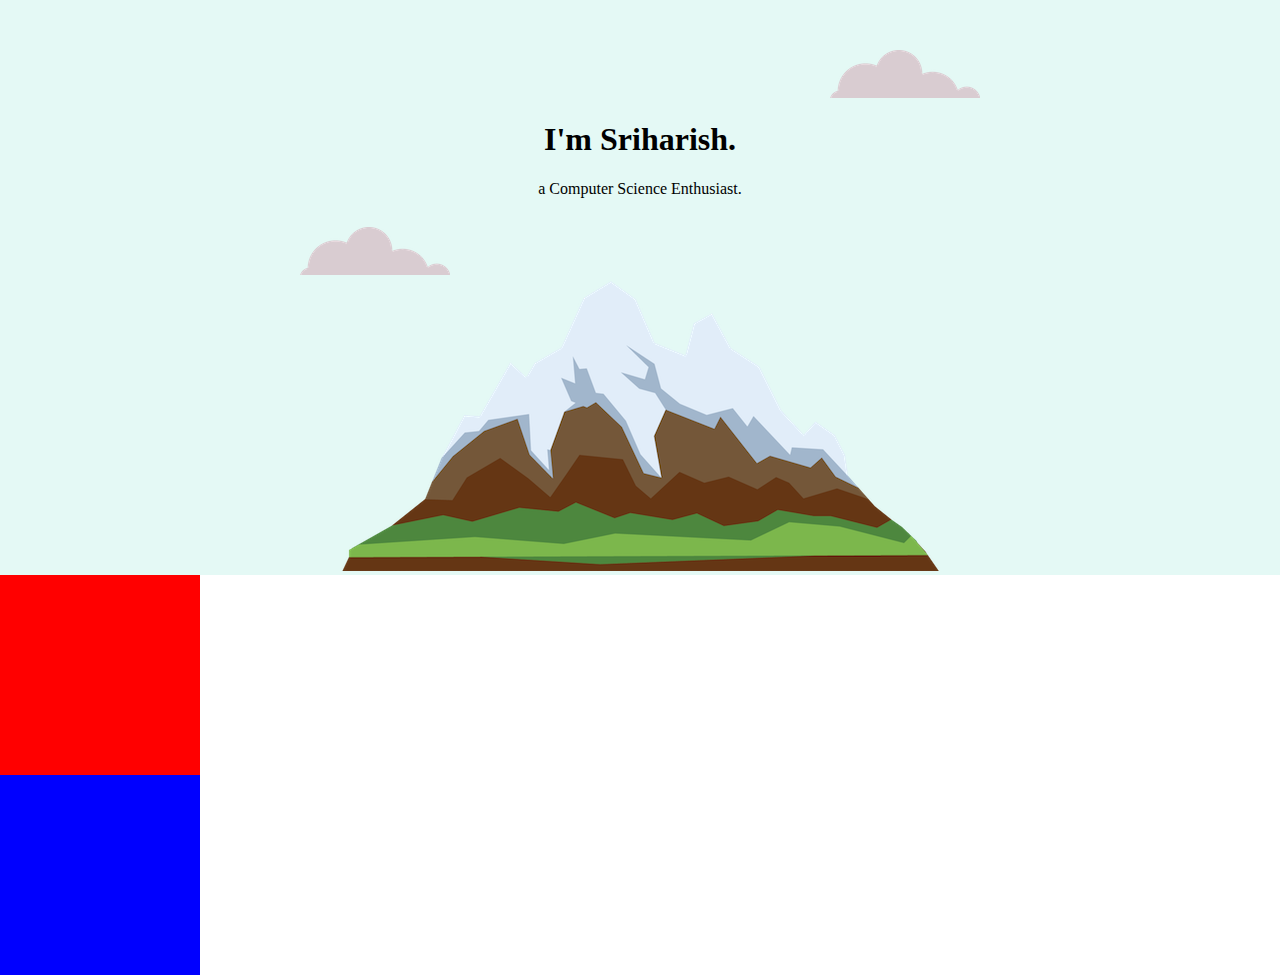
==== CSS- My_Site/index.html @ 6c312414 "first commit" ====
<!DOCTYPE html>
<html lang="en">
<head>
    <meta charset="UTF-8">
    <meta name="viewport" content="width=device-width, initial-scale=1.0">
    <title>R Sriharish</title>
    <link rel="stylesheet" href="css/styles.css">
    <link rel="icon" href="favicon.ico">
    <link href="https://fonts.googleapis.com/css2?family=Merriweather:ital,wght@0,300;0,400;0,700;0,900;1,300;1,400;1,700;1,900&family=Montserrat:ital,wght@0,100;0,200;0,300;0,400;0,500;0,600;0,700;0,800;0,900;1,100;1,200;1,300;1,400;1,500;1,600;1,700;1,800;1,900&family=Sacramento&display=swap" rel="stylesheet">
</head>
<body>
    <!-- <div> is used to divide the webpage content into separate containers so that the layout of each box is changed-->
    <div class="top-container">
        <img class="top-cloud" src="images/cloud.png" alt="cloud_img">
        <h1>I'm Sriharish.</h1>
        <p>a Computer Science Enthusiast.</p>
        <img class="bottom-cloud" src="images/cloud.png" alt="cloud_img">
        <img src="images/mountain.png" alt="mountain_img">
    </div>

    <div class="middle-container">
    </div>

    <div class="bottom-container">
    </div>
    
</body>
</html>
---- CSS- My_Site/css/styles.css ----
/*A favicon is a favourite icon present in the title of the browser tab. Earlier the icon used to show up only if a person had "favourited" the webpage. Today irrespective the icon can be seen. 
go to favicon.cc and make your favourite icon*/
/* By default certain html elements will have default attribute values given by the browser. the css files overrides the browser defaults
For eg. <body> has a margin of 8px, to remove that set margin explicitly to 0% or 0px*/

/***************************CSS display property*************************/

/*CSS has a property called display property. This property has 4 different values - block, inline, inline-block,none
block- the html element takes the entire width of the page. eg <h1-h6> , <p>,<div>,list and list items <li><ol><ul>, <form>by default are block display
inline- the html element takes the height and width that is required and not entire page width. Other html elements can appear in the same line. <span> is an inline display element which can be used to create a different layout for a group of letters or words in a <p> element. other eg. <img> <a>. The problem with inline elements is the width of the element cannot be defined explicitly
To make a block element as in line use "display:inline;" in style definition of that block element
inline-block - the html element is inline and at the same time the width can be adjusted explicitly. By default, images are inline-block.
none - the html element is not displayed. Appears as though that element never existed but is present in code. Useful when creating a quiz and want to hide answers. a property "visibility:hidden;" is similar but the difference is here the element cannot be seen but the space occupied by that element remains unlike display:none where even the space occupied is removed.*/

/*Position of elements on screen are determined by the box model, the size of the margins, the borders, width and height of actual element, whether its display block,inline or none etc. */

/***************************CSS Positioning***************************/

/* HTML elements already have a set of predefined rules on how it should be displayed on the website even without any css
1)in case of DEFAULT or predefined rules, the dimensions is based on content in the case of inline display and in block elements the height is dependent on content
2) Order of elements on screen come from the order in HTML code
3) Children sit on top of parents => if <h1> in <div> it appears the <h1> is closer to viewer and away from screen giving rise to z-index i.e z-axis. if <div> having background colour as red is on top of <h1> then <h1> would not be seen. if <span> is in <h1> then that sits on top of <h1>
These are the default ways in which html elements are rendered without any css.*/

/*Positioning elements using the CSS property, position
static - all html elements are static by default => go with the html rules. Basically how it will look if position property is not changed
relative - position the element that is selected relative to how it would have been positioned had it been static. eg. if an image is in static position, then img { position:relative; left:30px;} would mean keep a space of 30px between the old left edge of image and the new left edge. Basically adding a margin relative to where the element should have been
There is 4 of the coordinate property i.e left,right,top,bottom. e.g if top:50px; then the image is moved downwards by 50px;
Remember that when you move an element that has relative positioning, it doesn't affect the position of anything else on the screen, 
absolute - adding a margin to it's parent element. e.g div { position:relative;} img { position:absolute; right:30px; } here div is the parent element. so the image will be 30px to the left of the div margin. instead of 30px to the left of its previous position. Absolute positioning affects the flow of other html elements around it unlike relative which doesn't affect other html elements positions.
fixed - the html element continues to stay on the page even while scrolling. e.g a nav bar or a side bar can be fixed as user scrolls
*/

/***************************CSS Font Styling***************************/

/*There are major font families 1) Serif - Default font-family and serif has little feet e.g 'I'. The default font is Times font 2)Sans-Serif - has no feet e.g i would be like'|'. The default font is Arial 3)Monospace - each of the characters take the same amount of width. Usually used in coding. 4)Fantasy - Not used much 5)Cursive - Not used much*/

body {
    margin: 0%;
    /*Text-align center will center all the block and inline html child elements. However if width is explicitly set in one of the child elements which is a block then that element will no longer be centered*/
    text-align: center;
    /*All the elements within the body will have the verdana font. If the browser or the OS doesn't have this font then the website will be displayed in the default sans-serif font
    To prevent the issue of browser not rendering a particular font, there are a list of set of web safe fonts that can be used where almost all browsers can render correctly. Actually no font is 100% safe as everyone doesn't have that particular font installed
    Fallback is basically going to a more general font if the specific one is not available. If verdana is not available then fallback to sans-serif.
    If the web developer wants all users to see the spl. font irrespective of whether the users have that font preinstalled or not then use font embeddings.
    Go to google fonts and search for the font family, 
    font-family: Verdana, sans-serif;
}

h1 {
    margin-top: 0%;
    /*Here <h1> will not be aligned to the center as width is explicitly set, set the top and bottom margin to 0 and left and right to auto which is based on content width and is horizontally centered
    width:10%;
    margin: 0 auto 0 auto; top right bottom left, if only 2 values specified then top and bottom is 1st value, right and left is 2nd value*/
}

.top-container {
    background-color: #E4F9F5;
    padding-top: 100px;
    /*the top-container is a parent to the top-cloud, bottom-cloud class. To move the clouds based on the top-container, make top-container as relative.*/
    position:relative;
}

.top-cloud {
    /*The top-cloud will move relative to the top-container*/
    position: absolute;
    right: 300px;
    top:50px;
}

.bottom-cloud {
    position: absolute;
    left:300px;
    bottom: 300px;
}
.middle-container {
    background-color: red;
    height: 200px;
    width: 200px;
}

.bottom-container {
    background-color: blue;
    height: 200px;
    width: 200px;
}
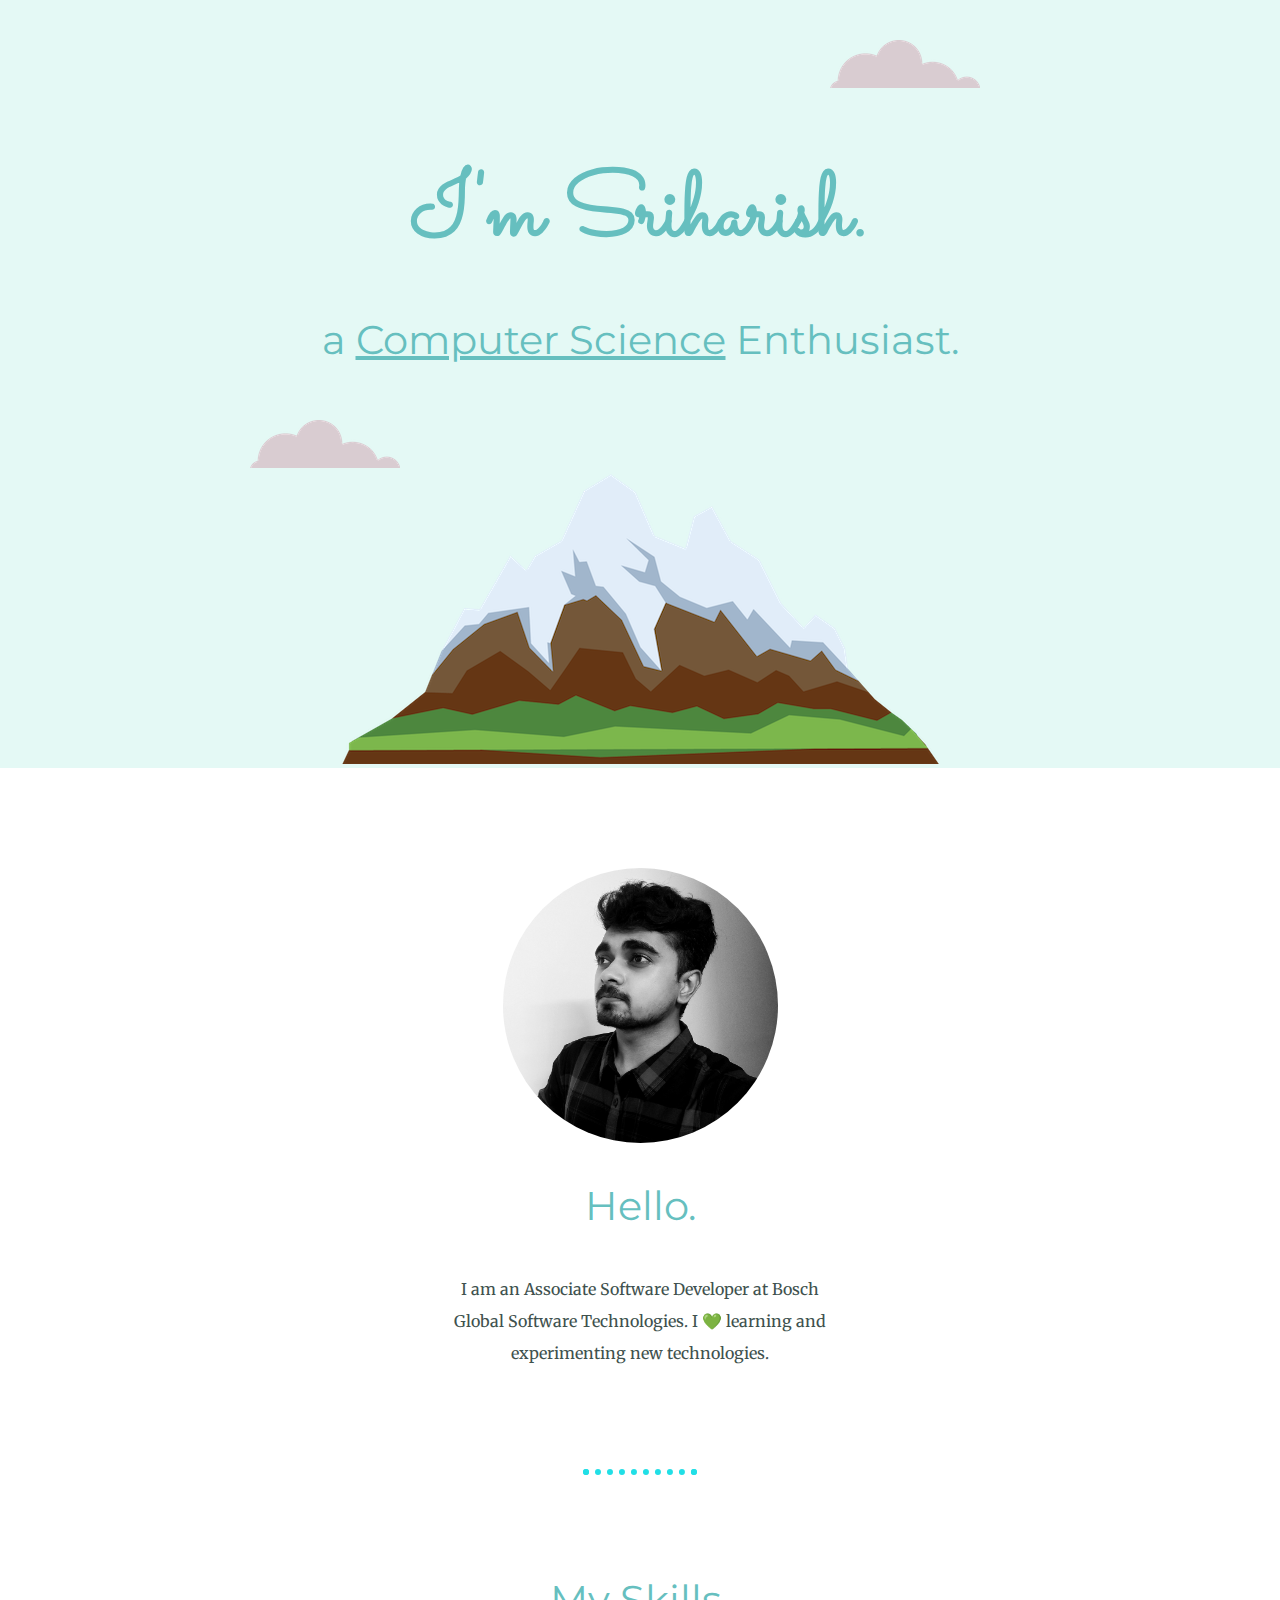
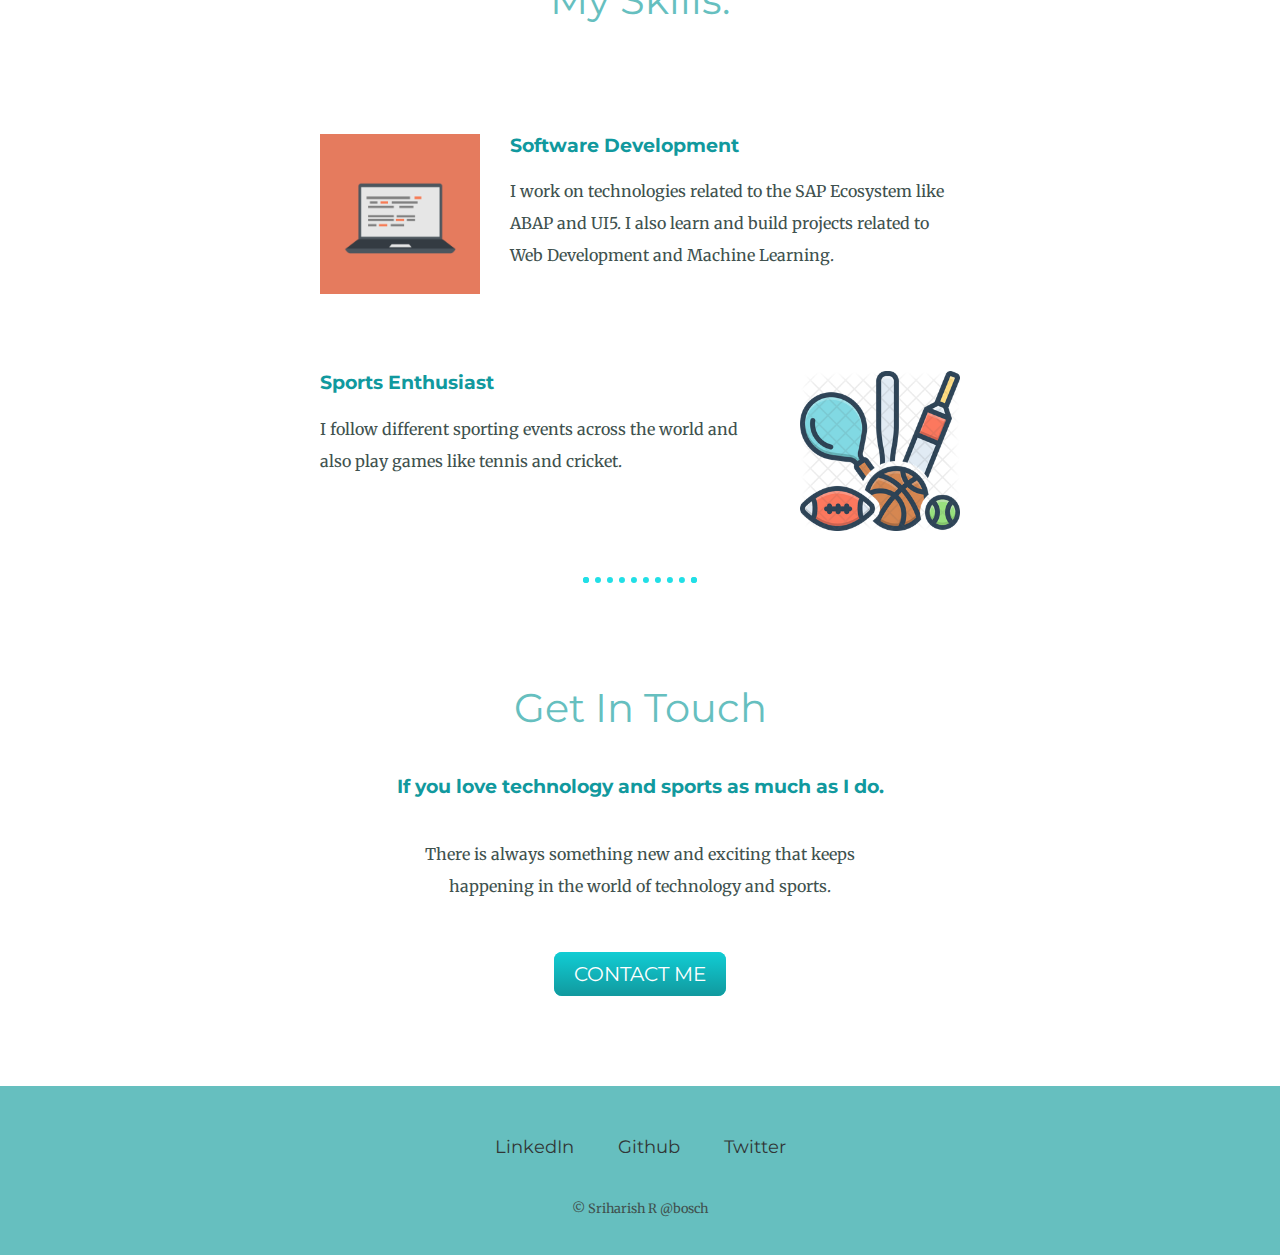
==== commit b033d931: "CSS changes" ====
--- a/CSS- My_Site/index.html
+++ b/CSS- My_Site/index.html
@@ -6,23 +6,56 @@
     <title>R Sriharish</title>
     <link rel="stylesheet" href="css/styles.css">
     <link rel="icon" href="favicon.ico">
-    <link href="https://fonts.googleapis.com/css2?family=Merriweather:ital,wght@0,300;0,400;0,700;0,900;1,300;1,400;1,700;1,900&family=Montserrat:ital,wght@0,100;0,200;0,300;0,400;0,500;0,600;0,700;0,800;0,900;1,100;1,200;1,300;1,400;1,500;1,600;1,700;1,800;1,900&family=Sacramento&display=swap" rel="stylesheet">
+    <link rel="preconnect" href="https://fonts.googleapis.com"><link rel="preconnect" href="https://fonts.gstatic.com" crossorigin><link href="https://fonts.googleapis.com/css2?family=Merriweather&family=Montserrat&family=Sacramento&display=swap" rel="stylesheet">
 </head>
 <body>
-    <!-- <div> is used to divide the webpage content into separate containers so that the layout of each box is changed-->
+    <!-- <div> is used to divide the webpage content into separate containers so that the layout of each box is changed. To notice any changes <div> has to be combined with css.
+        Here the images, heading and paragraph element are grouped together in a single division. So the styles applied to the <div> class will be applicable for all these elements
+        Originally, the height of the <div> element is 0px but if any elements/tags are under the <div> elements, it's height increases.-->
     <div class="top-container">
         <img class="top-cloud" src="images/cloud.png" alt="cloud_img">
         <h1>I'm Sriharish.</h1>
-        <p>a Computer Science Enthusiast.</p>
+        <h2>a <span class="compscience">Computer Science</span> Enthusiast.</h2>
         <img class="bottom-cloud" src="images/cloud.png" alt="cloud_img">
         <img src="images/mountain.png" alt="mountain_img">
     </div>
 
     <div class="middle-container">
-    </div>
-
-    <div class="bottom-container">
-    </div>
+        <div class="profile">
+          <img class="pic" src="images/sriharish_pic.jpg" alt="Sriharish Profile Picture">
+          <h2>Hello.</h2>
+          <p class="intro">I am an Associate Software Developer at Bosch Global Software Technologies. I 💚 learning and experimenting new technologies.</p>
+        </div>
+        <hr>
+        <div class="skills">
+          <h2>My Skills.</h2>
+          <div class="skill-row">
+            <img class="softdev" src="images/computer.png" alt="Software Development Skill">
+            <h3>Software Development</h3>
+            <p>I work on technologies related to the SAP Ecosystem like ABAP and UI5. I also learn and build projects related to Web Development and Machine Learning. </p>
+          </div>
+          <div class="skill-row">
+            <img class="sports" src="images/sports.png" alt="Sports Skill">
+            <h3>Sports Enthusiast</h3>
+            <p>I follow different sporting events across the world and also play games like tennis and cricket.</p>
+          </div>
+        </div>
+        <hr>
+        <div class="contact-me">
+          <h2>Get In Touch</h2>
+          <h3>If you love technology and sports as much as I do.</h3>
+          <p class="contactmsg">There is always something new and exciting that keeps happening in the world of technology and sports.</p>
+          <a class="btn" href="mailto:rsriharish608@gmail.com">CONTACT ME</a>
+        </div>
+      </div>
+      
+      
+      <div class="bottom-container">
+        <a class="footer-link" href="https://www.linkedin.com/in/sriharish-r">LinkedIn</a>
+        <a class="footer-link" href="https://github.com/Sriharish0604">Github</a>
+        <a class="footer-link" href="">Twitter</a>
+        <p class="copyright">© Sriharish R @bosch</p>
+      </div>
     
 </body>
 </html>--- a/CSS- My_Site/css/styles.css
+++ b/CSS- My_Site/css/styles.css
@@ -1,34 +1,125 @@
 /*A favicon is a favourite icon present in the title of the browser tab. Earlier the icon used to show up only if a person had "favourited" the webpage. Today irrespective the icon can be seen. 
-go to favicon.cc and make your favourite icon*/
+go to favicon.cc and make your favourite icon.
+In the index.html file add this line so that the favicon is linked and will be visible when the page is loaded.  <link rel="icon" href="favicon.ico"> 
+*/
+
 /* By default certain html elements will have default attribute values given by the browser. the css files overrides the browser defaults
-For eg. <body> has a margin of 8px, to remove that set margin explicitly to 0% or 0px*/
-
-/***************************CSS display property*************************/
+For eg. <body> has a margin of 8px, to remove that set margin explicitly to 0% or 0px
+body {
+    margin:0; /*This will override the default margin values added by the browser. On all four sides the margin is set to 0.
+    }
+However if there is <h1> inside a <div>, making top margin 0 for the entire <body> wont push the <h1> up because it has it's own defaults too. So margin for <h1> also needs to be changed to 0.
+*/
+
+/**************************CSS Box Model*********************************/
+/*Every element is represented as a box in HTML. for example if image width = 100% then the box surrounding the image becomes a picture with 100% width thereby scaling the image in the process.
+Other boxes get pushed based on the specifications. so height: and width: can be taken care. 
+Border:- border:solid will not reduce the size of the block instead if block size = 300px X 300px and if border-width =50px then that new block size is 400px X 400px.
+Padding:- Gives space between text and a element. These increase the size of the box.
+Margin:- Is a buffer space between the current element and any other element on the screen. 
+Any time a HTML element is inspected using Chrome developer tools the box model is always shown.
+
+
+
+/***************************CSS Display property*************************/
 
 /*CSS has a property called display property. This property has 4 different values - block, inline, inline-block,none
-block- the html element takes the entire width of the page. eg <h1-h6> , <p>,<div>,list and list items <li><ol><ul>, <form>by default are block display
-inline- the html element takes the height and width that is required and not entire page width. Other html elements can appear in the same line. <span> is an inline display element which can be used to create a different layout for a group of letters or words in a <p> element. other eg. <img> <a>. The problem with inline elements is the width of the element cannot be defined explicitly
-To make a block element as in line use "display:inline;" in style definition of that block element
+block- the html element takes the entire width of the page. eg <h1-h6> , <p>,<div>,list and list items <li><ol><ul>, <form> by default are block display
+
+inline- the html element takes the height and width that is required and not entire page width. Other html elements can appear in the same line. <span> is an inline display element which can be used to create a different layout for a group of letters or words in a <p> element. 
+eg. <p> a <span class="class1">pro</span>grammer</p>, here class can be defined in css to underline the word "pro". 
+other eg. of inline elements are <img> <a>. The problem with inline elements is the width of the element cannot be defined explicitly like how it can be specified for block elements.
+To make a block element as inline use "display:inline;" in style definition of that block element. Then the width cannot be changed as it has become inline type of display. And multiple elements will be on the same line.
+Similarly, to make an inline element as block element use "display:block;" in style definition of that inline element. Then the width can be changed as it has become block type of display but each of these elements will be in a new line
+
 inline-block - the html element is inline and at the same time the width can be adjusted explicitly. By default, images are inline-block.
-none - the html element is not displayed. Appears as though that element never existed but is present in code. Useful when creating a quiz and want to hide answers. a property "visibility:hidden;" is similar but the difference is here the element cannot be seen but the space occupied by that element remains unlike display:none where even the space occupied is removed.*/
+
+none - the html element is not displayed. Appears as though that element never existed but is present in code. Useful when creating a quiz and want to hide answers. a property "visibility:hidden;" is similar but the difference is incase of visibility the element cannot be seen but the space occupied by that element remains unlike display:none where even the space occupied is removed.*/
 
 /*Position of elements on screen are determined by the box model, the size of the margins, the borders, width and height of actual element, whether its display block,inline or none etc. */
 
 /***************************CSS Positioning***************************/
 
 /* HTML elements already have a set of predefined rules on how it should be displayed on the website even without any css
-1)in case of DEFAULT or predefined rules, the dimensions is based on content in the case of inline display and in block elements the height is dependent on content
+1)in case of DEFAULT or predefined rules, the dimensions is based on content in the case of inline display width is based on content and in block element as well as inline the height is dependent on content
 2) Order of elements on screen come from the order in HTML code
-3) Children sit on top of parents => if <h1> in <div> it appears the <h1> is closer to viewer and away from screen giving rise to z-index i.e z-axis. if <div> having background colour as red is on top of <h1> then <h1> would not be seen. if <span> is in <h1> then that sits on top of <h1>
+3) Children sit on top of parents => if there is <h1> in <div>, it appears that the <h1> is closer to viewer and away from screen giving rise to z-index i.e z-axis. if <div> having background colour as red is on top of <h1> then <h1> would not be seen. if <span> is in <h1> then that sits on top of <h1>
 These are the default ways in which html elements are rendered without any css.*/
 
 /*Positioning elements using the CSS property, position
 static - all html elements are static by default => go with the html rules. Basically how it will look if position property is not changed
+
 relative - position the element that is selected relative to how it would have been positioned had it been static. eg. if an image is in static position, then img { position:relative; left:30px;} would mean keep a space of 30px between the old left edge of image and the new left edge. Basically adding a margin relative to where the element should have been
 There is 4 of the coordinate property i.e left,right,top,bottom. e.g if top:50px; then the image is moved downwards by 50px;
 Remember that when you move an element that has relative positioning, it doesn't affect the position of anything else on the screen, 
-absolute - adding a margin to it's parent element. e.g div { position:relative;} img { position:absolute; right:30px; } here div is the parent element. so the image will be 30px to the left of the div margin. instead of 30px to the left of its previous position. Absolute positioning affects the flow of other html elements around it unlike relative which doesn't affect other html elements positions.
+If there is a element with red background of width and height = 100px, the position is relative and right:200px, the square can no longer be seen. This is because from the original right edge of the element the element moved 200px to the left with the new right edge 200 px to the left of the old edge.
+
+As a challenge have 3 classes red,blue and yellow which holds elements of height and width = 100px, arrange them such that the 3 elements appear in the same line. For this make display:inline-block.
+To change the color order as blue, yellow red change the relative positioning. 
+.red{
+    background-color:red;
+    display: inline-block;
+    height:100px;
+    width:100px;
+    position: relative;
+    left:200px;
+    }
+.blue{
+    background-color:blue;
+    display: inline-block;
+    height:100px;
+    width:100px;
+    position: relative;
+    right:200px;
+    }
+.yellow{
+    background-color:yellow;
+    display: inline-block;
+    height:100px;
+    width:100px;
+    position: relative;
+    right:200px;
+    }
+
+absolute - adding a margin to it's parent element. e.g div { position:relative;} img { position:absolute; right:30px; } here div is the parent element. so the image will be 30px to the left from the right div margin. instead of 30px to the left of its previous position. Absolute positioning affects the flow of other html elements around it unlike relative which doesn't affect other html elements positions.
+
+eg. to stack the same elements as above but diagonally, first remove the default margins for the body which is the parent element.
+
+body {
+    margin:0;
+     }
+
+.red{
+    background-color:red;
+    display: inline-block;
+    height:100px;
+    width:100px;
+    position: absolute;
+    }
+.blue{
+    background-color:blue;
+    display: inline-block;
+    height:100px;
+    width:100px;
+    position: absolute;
+    top:100px; /*move 100px down from the margin of the body(parent) unlike relative which is 100px down from the top margin of the element itself.
+    left:100px;
+    }
+.yellow{
+    background-color:yellow;
+    display: inline-block;
+    height:100px;
+    width:100px;
+    position: absolute;
+    top:200px;
+    left:200px;
+    }
+Using absolute positioning is slightly easier to use. 
+Imagine a case where there is a div container and the red element is within this container. If the div container is relatively positioned and red element is absolutely postioned then the red element position is absolute with respect to the margins of the div container instead of the body
+
 fixed - the html element continues to stay on the page even while scrolling. e.g a nav bar or a side bar can be fixed as user scrolls
+
+The position property by itself has no meaning. It's the coordinates like top, left,right and bottom which allows the user to see the changes
 */
 
 /***************************CSS Font Styling***************************/
@@ -44,19 +135,85 @@
     Fallback is basically going to a more general font if the specific one is not available. If verdana is not available then fallback to sans-serif.
     If the web developer wants all users to see the spl. font irrespective of whether the users have that font preinstalled or not then use font embeddings.
     Go to google fonts and search for the font family, 
-    font-family: Verdana, sans-serif;
+    font-family: Verdana, sans-serif;*/
+
+    /*This is taken from google fonts and the font will be displayed as is irrepective if the user has the font installed or not. This is an example of font embeddings. 
+    To use this font-family in index.html the font style had to be linked. Use fonts.google.com and add the styles and copy the html and css snippets.
+    The default is serif is internet connection is too slow.*/
+    font-family: 'Merriweather', serif;
+    color: #40514E;
 }
 
 h1 {
-    margin-top: 0%;
-    /*Here <h1> will not be aligned to the center as width is explicitly set, set the top and bottom margin to 0 and left and right to auto which is based on content width and is horizontally centered
+    margin: 50px auto 0px auto;
+    /*Here <h1> which is a block element will not be aligned to the center as width is explicitly set, set the top and bottom margin to 0 and left and right to auto which is based on content width and is horizontally centered
     width:10%;
     margin: 0 auto 0 auto; top right bottom left, if only 2 values specified then top and bottom is 1st value, right and left is 2nd value*/
+    /* google font via font embeddings*/
+
+    font-family: 'Sacramento', cursive;
+    /* font-size can be given in terms of pixels, or % or in terms of em. 100% = 16px so to give 90px it should be 562.5%. 1em = 16px
+    If the user zooms in or zooms out the webpage the font will automatically scale based on the zoom factor if size is determined by % or em.
+    Another consideration is if em or % is used in a parent element and if a value is used in the child element then the child element will have a font size of parent + font size defined in child element.
+    So use "rem" root em that is the size will not depend on the parent element like em or %. Always try using rem. 1 rem = 16px.
+    For margins, padding use px*/
+    font-size: 5.625rem;
+    color: #66BFBF;
+    /* To increase the distance between h1 and surrounding elements. Default is 1. 
+    line-height: 2;
+    */
+}
+
+h2 {
+    font-family: 'Montserrat', sans-serif;
+    font-size: 2.5rem; /*40px*/
+    color: #66BFBF;
+    font-weight: normal;
+    padding-bottom: 10px;
+}
+
+h3 {
+    font-family: 'Montserrat', sans-serif;
+    color: #11999E;
+}
+
+a {
+    color: #313636;
+    font-family: 'Montserrat', sans-serif;
+    margin: 10px 20px 10px 20px;
+    text-decoration: none; /*To remove the underline which is default for all anchor tags*/
+    font-size: 18px;
+}
+
+a:hover {
+    color: #ffffff;
+}
+
+p {
+    line-height: 2; /*to give spacing between the elements*/
+}
+
+hr {
+    border: dotted;
+    border-color: #21dfe6;
+    border-width: 6px;
+    border-bottom: none; /*to get only a single line instead of a box of height 0 as border.*/
+    width: 8%;
+    margin: 100px auto 100px auto;
+}
+
+/***************************CSS Float and Clear******************/
+
+
+.pic {
+    height: 275px;
+    width: 275px;
+    border-radius: 100%;
 }
 
 .top-container {
     background-color: #E4F9F5;
-    padding-top: 100px;
+    padding-top: 100px; /*to leave a gap of atleast 100px at the top before any elements part of the container can start.*/
     /*the top-container is a parent to the top-cloud, bottom-cloud class. To move the clouds based on the top-container, make top-container as relative.*/
     position:relative;
 }
@@ -65,22 +222,91 @@
     /*The top-cloud will move relative to the top-container*/
     position: absolute;
     right: 300px;
-    top:50px;
+    top:40px;
 }
 
 .bottom-cloud {
     position: absolute;
-    left:300px;
+    left:250px;
     bottom: 300px;
 }
+
+.compscience {
+    text-decoration: underline;
+}
+
+.intro {
+    width: 30%;
+    margin: auto;
+}
+
+/*To get the skill image and the skill text side by side, make the skill image width 50%, this will make the elements lose the properties defined in the parent element.
+for eg. here in the body the elements are to be centered. To regain back that same style use margin with value as "auto" for left and right margins */
+.skill-row {
+    width:50%;
+    margin: 100px auto 100px auto;
+    text-align: left; /*This will override the value of the parent element i.e body*/
+}
+
+/* In css the "clear" property is kind of an anti-float. suppose there is an image on the left and there is a heading and paragraph wrapped around on the right next to the image, if we do not want the paragraph to be wrapped,
+then create a class for this <p> tag and in the class use the property clear:left; this means to clear away anything that's towards the left of the paragraph. This implies that the paragraph has to come below the image. */
+
+.softdev {
+    width:25%; /*The image is a child element of the parent div class "skill-row". This will make the image 25% in size compared to entire size of the div element which itself is 50% width of the body*/
+    float: left; /* This float property of CSS allows to wrap text around the image. Here since it is float left, the image is on the left with the text wrapping right next to the image.
+    Remember to always use float only for wrapping text around elements and not for positioning.*/
+    margin-right: 30px; /*This is to give space between the image and the text*/
+}
+.sports {
+    width:25%;
+    float: right;
+    margin-left: 30px;
+}
+
+.contactmsg {
+    width: 40%;
+    margin: 40px auto 60px auto;
+}
+
+/* To create a button use css3buttongenerator.com and customize the button accordingly. Then paste the code here*/
+
+.btn {
+    background: #11CDD4;
+    background-image: -webkit-linear-gradient(top, #11CDD4, #11999E);
+    background-image: -moz-linear-gradient(top, #11CDD4, #11999E);
+    background-image: -ms-linear-gradient(top, #11CDD4, #11999E);
+    background-image: -o-linear-gradient(top, #11CDD4, #11999E);
+    background-image: linear-gradient(to bottom, #11CDD4, #11999E);
+    -webkit-border-radius: 8;
+    -moz-border-radius: 8;
+    border-radius: 8px;
+    font-family: 'Montserrat', sans-serif;
+    color: #ffffff;
+    font-size: 20px;
+    padding: 10px 20px 10px 20px;
+    text-decoration: none;
+  }
+  
+  .btn:hover {
+    background: #30E3CB;
+    background-image: -webkit-linear-gradient(top, #30E3CB, #2BC4AD);
+    background-image: -moz-linear-gradient(top, #30E3CB, #2BC4AD);
+    background-image: -ms-linear-gradient(top, #30E3CB, #2BC4AD);
+    background-image: -o-linear-gradient(top, #30E3CB, #2BC4AD);
+    background-image: linear-gradient(to bottom, #30E3CB, #2BC4AD);
+    text-decoration: none;
+  }
+
 .middle-container {
-    background-color: red;
-    height: 200px;
-    width: 200px;
+    margin: 100px 0px 100px 0px;
 }
 
 .bottom-container {
-    background-color: blue;
-    height: 200px;
-    width: 200px;
+    background-color: #66BFBF;
+    padding: 50px 0px 20px 0px; /* to get the rid of the extra white space below due to the default browser styling.*/
+}
+
+.copyright {
+    font-size: 0.8rem;
+    padding-top: 25px;
 }